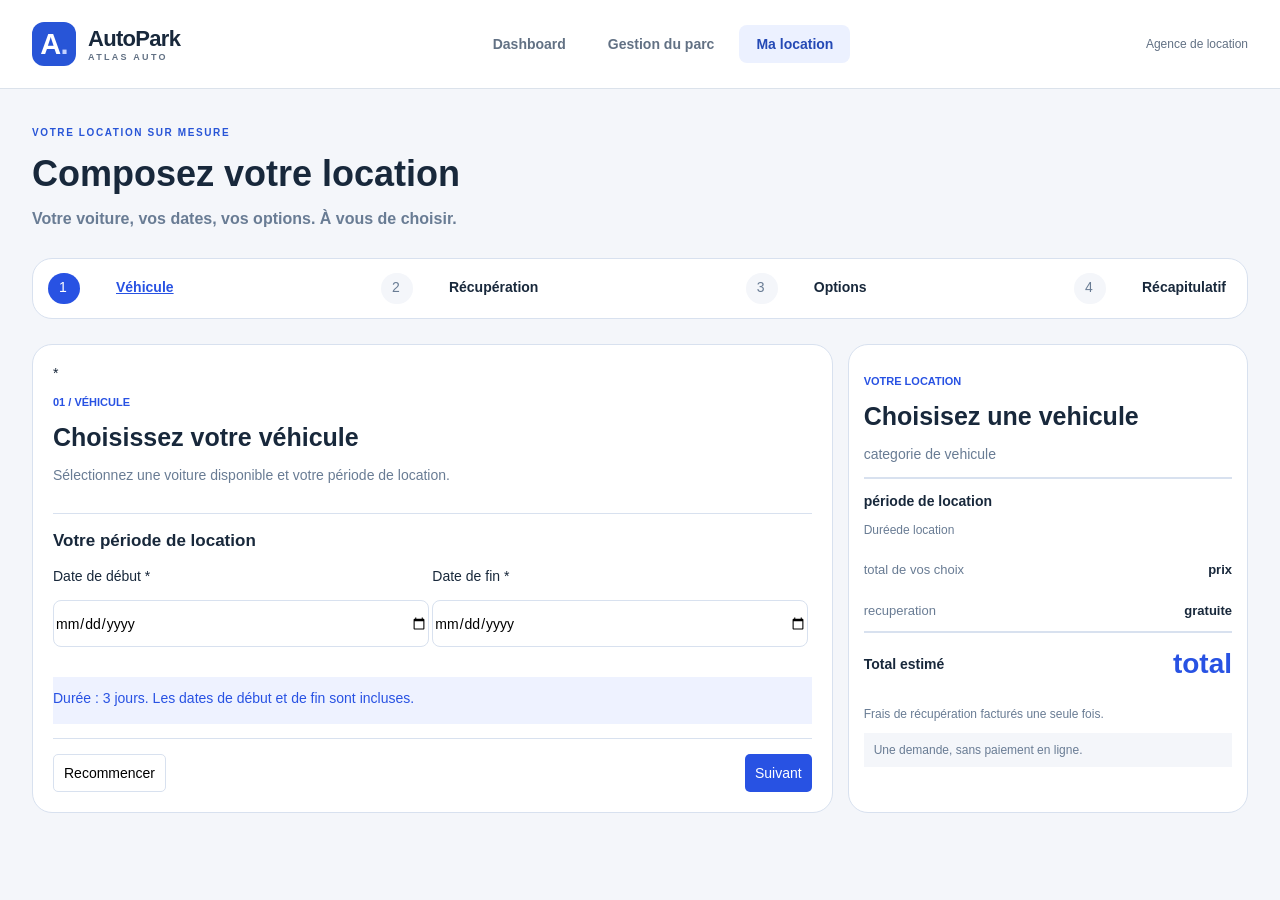
==== location.html @ 7addd8dd "complete first step" ====
<!DOCTYPE html>
<html lang="en">

<head>
    <meta charset="UTF-8">
    <meta name="viewport" content="width=device-width, initial-scale=1.0">
    <title>location</title>
    <link rel="stylesheet" href="css/location-style.css" />
    <script type="module" src="js/script.js"></script>
</head>

<body>
    <header class="site-header">
        <div class="container header-content">
            <a class="brand" href="voitures.html" aria-label="AutoPark — Gestion du parc">
                <span class="brand-mark" aria-hidden="true">A<span>.</span></span>
                <span>AutoPark<small>ATLAS AUTO</small></span>
            </a>
            <nav aria-label="Navigation principale">
                <!-- index.html est le dashboard à créer par l'apprenant. -->
                <a href="index.html">Dashboard</a>
                <a href="voitures.html">Gestion du parc</a>
                <a href="location.html" aria-current="page">Ma location</a>
            </nav>
            <span class="agency-label">Agence de location</span>
        </div>
    </header>
    <main class="container main-content">
        <section>
            <div>
                <h5 class="eyebrow">VOTRE LOCATION SUR MESURE</h5>
                <h2 class="title">Composez votre location</h2>
                <h6 class="subtitle">Votre voiture, vos dates, vos options. À vous de choisir.</h6>
            </div>
            <div class="suivi">
                <div class="etapes">
                    <p class="num curent-step-num" id="stepnum1">1</p>
                    <p class="name curent-step-name" id="stepname1">Véhicule</p>
                </div>
                <div class="etapes">
                    <p class="num" id="stepnum2">2</p>
                    <p class="name" id="stepname2">Récupération</p>
                </div>
                <div class="etapes">
                    <p class="num" id="stepnum3">3</p>
                    <p class="name" id="stepname3">Options</p>
                </div>
                <div class="etapes">
                    <p class="num" id="stepnum4">4</p>
                    <p class="name" id="stepname4">Récapitulatif</p>
                </div>
            </div>
        </section>
        <section class="selection">
            <div class="steps">
                <div class="choix-vehicule" id="etape1">*
                    <div>
                        <h6 class="up-title">01 / VÉHICULE</h6>
                        <h2 class="sub-title">Choisissez votre véhicule</h2>
                        <h5 class="thin">Sélectionnez une voiture disponible et votre période de location.</h5>
                    </div>
                    <form id="form1">
                        <div class="present-voitures" id="affichage">
                            <label for="voiture">
                                <div class="choix choisis">
                                    <div class="choix-top">
                                        <h6 class="car-categorie">Citadine</h6>
                                        <input type="radio" name="voiture" id="voiture" class="btn-choisis">
                                    </div>
                                    <h4 class="car-name">Dacia Sandero</h4>
                                    <h6 class="car-statut">Disponible</h6>
                                    <h4 class="car-price">250 MAD / jour</h4>
                                </div>
                            </label>
                            <label for="voiture1">
                                <div class="choix">
                                    <div class="choix-top">
                                        <h6 class="car-categorie">Citadine</h6>
                                        <input type="radio" name="voiture" id="voiture1">
                                    </div>
                                    <h4 class="car-name">Dacia Sandero</h4>
                                    <h6 class="car-statut">Disponible</h6>
                                    <h4 class="car-price">250 MAD / jour</h4>
                                </div>
                            </label>
                            <label for="voiture2">
                                <div class="choix">
                                    <div class="choix-top">
                                        <h6 class="car-categorie">Citadine</h6>
                                        <input type="radio" name="voiture" id="voiture2">
                                    </div>
                                    <h4 class="car-name">Dacia Sandero</h4>
                                    <h6 class="car-statut">Disponible</h6>
                                    <h4 class="car-price">250 MAD / jour</h4>
                                </div>
                            </label>
                        </div>
                        <p class="period">Votre période de location</p>
                        <div>
                            <div class="form">
                                <div>
                                    <label class="label">Date de début *</label><br><br>
                                    <input type="date" class="input" id="date-debut"><br><br>
                                </div>
                                <div>
                                    <label class="label">Date de fin *</label><br><br>
                                    <input type="date" class="input" id="date-fin">
                                </div>
                            </div>
                        </div>
                    </form>

                    <p class="alert">Durée : 3 jours. Les dates de début et de fin sont incluses.</p>
                    <div class="border"></div>
                    <div class="buttons">
                        <button class="reset-button" id="reset">Recommencer</button>
                        <button class="next-button" id="next1">Suivant</button>
                    </div>
                </div>
                
            </div>
            <div class="bill">
                <p class="up-title">VOTRE LOCATION</p>
                <p class="sub-title" id="vehicule">Choisisez une vehicule</p>
                <p class="thin" id="vehicule-cat">categorie de vehicule</p>
                <div class="line"></div>
                <p class="time" id="period">période de location</p>
                <p class="duration" id="duree">Duréede location</p>
                <div class="flex-it">
                    <p class="left">total de vos choix</p>
                    <p class="right" id="prix-vehicule">prix</p>
                </div>
                <div class="flex-it">
                    <p class="left">recuperation</p>
                    <p class="right">gratuite</p>
                </div>
                <div class="line"></div>
                <div class="flex-it">
                    <p class="total-left">Total estimé</p>
                    <p class="total-right" id="total">total</p>
                </div>
                <p class="warning">Frais de récupération facturés une seule fois.</p>
                <p class="warning back">Une demande, sans paiement en ligne.</p>
            </div>
        </section>
    </main>
</body>

</html>
---- css/location-style.css ----
:root {
  --page: #f4f6fa;
  --surface: #ffffff;
  --text: #18283b;
  --muted: #627184;
  --border: #dbe2eb;
  --primary: #2855d7;
  --primary-dark: #1e41a6;
  --radius: 14px;
}
* {
  box-sizing: border-box;
}
body {
  margin: 0;
  background: var(--page);
  color: var(--text);
  font-family: Arial, Helvetica, sans-serif;
  font-size: 14px;
}
button,
input,
select {
  font: inherit;
}
a {
  color: inherit;
}
button,
select {
  cursor: pointer;
}
button {
  border: 0;
}
[hidden] {
  display: none !important;
}
.container {
  width: min(1240px, calc(100% - 64px));
  margin: 0 auto;
}
.site-header {
  background: var(--surface);
  border-bottom: 1px solid var(--border);
}
.header-content {
  min-height: 88px;
  display: flex;
  align-items: center;
  justify-content: space-between;
  gap: 28px;
}
.brand {
  display: flex;
  gap: 12px;
  align-items: center;
  text-decoration: none;
  font-size: 22px;
  font-weight: 800;
  letter-spacing: -0.7px;
}
.brand-mark {
  display: flex;
  align-items: center;
  justify-content: center;
  width: 44px;
  height: 44px;
  border-radius: 12px;
  background: var(--primary);
  color: white;
  font-size: 29px;
}
.brand-mark span {
  color: #c4d2ff;
}
.brand small {
  display: block;
  color: var(--muted);
  font-size: 9px;
  letter-spacing: 2.3px;
}
nav {
  display: flex;
  gap: 8px;
}
nav a {
  padding: 11px 17px;
  border-radius: 8px;
  color: var(--muted);
  font-weight: 700;
  text-decoration: none;
}
nav a:hover {
  background: #f2f5fb;
  color: var(--text);
}
nav a[aria-current="page"] {
  background: #ecf1ff;
  color: #2449b5;
}
.agency-label {
  color: var(--muted);
  font-size: 12px;
}
.site-header {
  background: var(--surface);
  border-bottom: 1px solid var(--border);
}
.header-content {
  min-height: 88px;
  display: flex;
  align-items: center;
  justify-content: space-between;
  gap: 28px;
}
.brand {
  display: flex;
  gap: 12px;
  align-items: center;
  text-decoration: none;
  font-size: 22px;
  font-weight: 800;
  letter-spacing: -0.7px;
}
.brand-mark {
  display: flex;
  align-items: center;
  justify-content: center;
  width: 44px;
  height: 44px;
  border-radius: 12px;
  background: var(--primary);
  color: white;
  font-size: 29px;
}
.agency-label {
  color: var(--muted);
  font-size: 12px;
}
.eyebrow {
  margin: 0 0 6px;
  color: var(--primary);
  font-size: 10px;
  font-weight: 800;
  letter-spacing: 1.6px;
}
.title{
    font-size: 36px;
    margin-top: 15px;
    margin-bottom: 15px;
}
.subtitle{
    font-size: 16px;
    color: #697C94;
    margin-top: 15px;
    margin-bottom: 15px;
}
.main-content {
  padding-top: 38px;
  padding-bottom: 30px;
}
.suivi{
    margin-top: 30px;
    display: flex;
    justify-content: space-between;
    background-color: #FFFFFF;
    border-radius: 20px;
    border: 1px solid #D8E1EF;
}
.etapes{
    display: flex;
    margin-left: 15px;
    margin-right: 15px;
    gap: 25px;
}
.num{
    background-color: #F4F6FA;
    color: #697C94;
    border-radius: 30px;
    padding: 6px;
    width: 32px;
    height: 31px;
    justify-content:center;
    padding-left: 11px;
}
.name{  
    padding: 6px;
    padding-left: 11px;
    font-weight: 700;
}
.curent-step-num{
    background-color: #2852E3;
    color: #ffffff;
}
.curent-step-name{
    color: #2852E3;
    text-decoration: underline;
}
.selection{
    display: grid;
    grid-template-columns: 2fr 1fr;
    margin-top: 25px;
    gap: 15px;
}
.steps{
    gap: 50px;
}
.choix-vehicule{
    background-color: #ffffff;
    border: 1px solid #D8E1EF;
    border-radius: 20px;
    padding: 20px;
}
.up-title{
    font-size: 11px;
    font-weight: 700;
    color: #2852E3;
    margin-bottom: 15px;
    margin-top: 15px;
}
.sub-title{
    font-size: 25px;
    font-weight: 700;
    margin-bottom: 15px;
    margin-top: 15px;
}
.thin{
    font-size: 14px;
    font-weight: 400;
    color: #697C94;
    margin-bottom: 15px;
    margin-top: 15px;
}
.present-voitures{
    display: grid;
    grid-template-columns: 1fr 1fr 1fr;
    gap: 20px;
    justify-content: space-between;
    border-bottom: 1px solid #D8E1EF;
    padding-bottom: 15px;
}
.choix{
    border: 1px solid #D8E1EF;
    border-radius: 20px;
    width: 248px;
    height: 159px;
    padding: 10px;
}
.choisis{
    border: 3px solid #2852E3;
    border-radius: 20px;
    width: 248px;
    height: 159px;
    padding: 10px;
}
.choix-top{
    display: flex;
    justify-content: space-between;
    height: 35px;
}
.car-categorie{
    background-color: #EEF2FF;
    color: #2852E3;
    width: 90px;
    height: 30px;
    margin: 0px;
    padding-top: 10px;
    padding-left: 10px;
    border-radius: 20px;
}
.but{
    width: 18px;
    height: 18px;
    border-radius: 50px;
    margin-top: 6px;
}
.car-name{
    font-size: 16px;
    font-weight: 700;
    margin-top: 15px;
    margin-bottom: 15px;
}
.car-statut{
    color: #16835C;
    font-size: 12px;
    font-weight: 400;
    margin-top: 15px;
    margin-bottom: 15px;
}
.car-price{
    color: #2852E3;
    font-size: 16px;
    font-weight: 700;
    margin-top: 15px;
    margin-bottom: 15px;
}
.period{
    font-size: 17px;
    font-weight: 700    ;
}
.form{
    display: grid;
    grid-template-columns: 1fr 1fr;
}
.label{
    font-size: 14px;
    font-weight: 500;
}
.input{
    width: 376px;
    height: 47px;
    border-radius: 8px;
    border: 1px solid #D8E1EF;
}
.alert{
    background-color: #EEF2FF;
    color: #2852E3;
    height: 47px;
    padding-top: 13px;
}
.border{
    border-bottom: 1px solid #D8E1EF;
}
.buttons{
    display: flex;
    justify-content: space-between;
    margin-top: 15px;
}
.reset-button{
    background-color: #ffffff;
    padding: 10px;
    border-radius: 5px;
    border: 1px solid #D8E1EF;
}
.next-button{
    background-color: #2852E3;
    padding: 10px;
    border-radius: 5px;
    color: #ffffff;
}
.bill{
    border: 1px solid #D8E1EF;
    border-radius: 20px;
    background-color: #FFFFFF;
    padding: 15px;
    height: 469px;
}
.line{
    border: 1px solid #D8E1EF;
}
.time{
    font-size: 14px;
    font-weight: 700;
}
.duration{
    color: #697C94;
    font-size: 12px;
    font-weight: 400;
}
.flex-it{
    display: flex;
    justify-content: space-between;
}
.left{
    font-size: 13px;
    font-weight: 400;
    color: #697C94;
    align-items: center;
}
.right{
    font-size: 13px;
    font-weight: 700;

}
.total-left{
    font-size: 14px;
    font-weight: 700;
    margin-top: 15px;
    margin-bottom: 15px;
    align-self: center;
}
.total-right{
    font-size: 28px;
    font-weight: 700;
    color: #2852E3;
    margin-top: 15px;
    margin-bottom: 15px;
}
.warning{
    font-size: 12px;
    font-weight: 400;
    color: #697C94;
}
.back{
    background-color: #F4F6FA;
    padding: 10px;
}
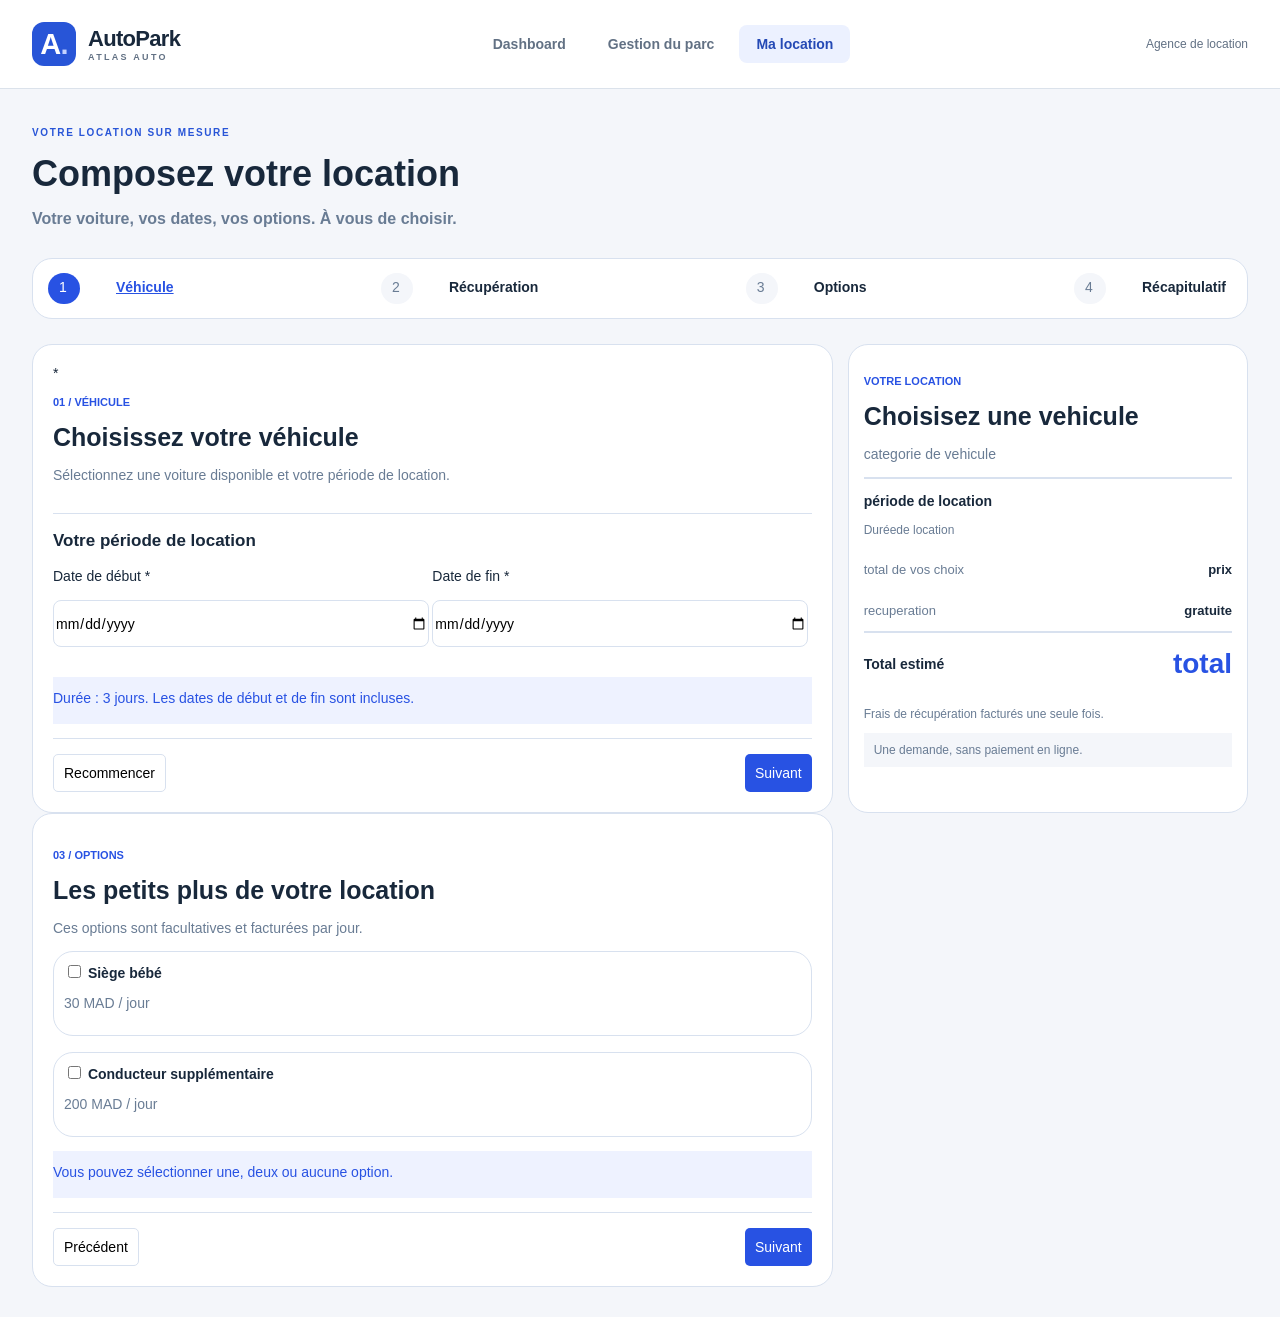
==== commit 99f97a21: "location third step completed" ====
--- a/location.html
+++ b/location.html
@@ -117,22 +117,119 @@
                         <button class="next-button" id="next1">Suivant</button>
                     </div>
                 </div>
-                
+                <div class="choix-vehicule" id="etape2" hidden>
+                    <div>
+                        <h6 class="up-title">02 / RÉCUPÉRATION</h6>
+                        <h2 class="sub-title">Où récupérer votre voiture ?</h2>
+                        <h5 class="thin">Choisissez le lieu qui vous convient.</h5>
+                    </div>
+                    <form id="form2">
+                        <div class="local" id="affichage2">
+                            <label for="local1">
+                                <div class="choix smaller">
+                                    <input type="radio" name="local" id="local1">
+                                    <p class="car-name">À l’agence</p>
+                                    <p class="car-price">Gratuit</p>
+                                </div>
+                            </label>
+                        </div>
+                        <p class="period">Informations de récupération</p>
+                        <div id="recup-input">
+                            <div id="agence" hidden>
+                                <label class="label">Heure de récupération *</label><br><br>
+                                <input type="time" class="input1" id="time-input">
+                            </div>
+                            <div id="aeroport" hidden>
+                                <label class="label">Aéroport *</label><br><br>
+                                <select id="port" class="input1">
+                                    <option value="">select Aéroport</option>
+                                    <option value="Casablanca">Casablanca — Centre-ville</option>
+                                    <option value="Rabat">Rabat — Agdal</option>
+                                    <option value="Marrakech">Marrakech — Guéliz</option>
+                                </select><br><br>
+                                <div>
+                                    <div>
+                                        <label class="label">Numéro du vol *</label><br><br>
+                                        <input type="text" class="input" id="vol">
+                                    </div>
+                                    <div>
+                                        <label class="label">Heure d’arrivée *</label><br><br>
+                                        <input type="time" name="" id="arival" class="input">
+                                    </div>
+                                </div>
+                            </div>
+                            <div id="adresse" hidden>
+                                <label for="" class="label">Ville *</label><br><br>
+                                <select name="" id="city" class="input1">
+                                    <option value="">choisir une ville</option>
+                                    <option value="Casablanca">Casablanca</option>
+                                    <option value="Rabat">Rabat</option>
+                                    <option value="Marrakech">Marrakech</option>
+                                </select><br><br>
+                                <label for="" class="label">Adresse complète *</label><br><br>
+                                <input type="text" class="input1" id="home"><br><br>
+                                <label for="" class="label">Heure de livraison *</label><br><br>
+                                <input type="time" class="input1" id="delivery">
+                            </div>
+                        </div>
+                    </form>
+                    <p class="alert">Le supplément de récupération est ajouté une seule fois au total.</p>
+                    <div class="border"></div>
+                    <div class="buttons">
+                        <button class="reset-button" id="return1">Précédent</button>
+                        <button class="next-button" id="next2">Suivant</button>
+                    </div>
+                </div>
+                <div class="choix-vehicule" id="etape3">
+                    <div>
+                        <h6 class="up-title">03 / OPTIONS</h6>
+                        <h2 class="sub-title">Les petits plus de votre location</h2>
+                        <h5 class="thin">Ces options sont facultatives et facturées par jour.</h5>
+                    </div>
+                    <form>
+                        <div class="spacing">
+                            <label>
+                                <div class="option" id="case1">
+                                    <input type="checkbox" id="option1">
+                                    <span class="option-name">Siège bébé</span>
+                                    <p class="option-desc">30 MAD / jour</p>
+                                </div>
+                            </label>
+                            <br>
+                            <label>
+                                <div class="option" id="case2">
+                                    <input type="checkbox" id="option2">
+                                    <span class="option-name">Conducteur supplémentaire</span>
+                                    <p class="option-desc">200 MAD / jour</p>
+                                </div>
+                            </label>
+                        </div>
+
+                    </form>
+                    <p class="alert">Vous pouvez sélectionner une, deux ou aucune option.</p>
+                    <div class="border"></div>
+                    <div class="buttons">
+                        <button class="reset-button" id="return2">Précédent</button>
+                        <button class="next-button" id="next3">Suivant</button>
+                    </div>
+                </div>
             </div>
             <div class="bill">
-                <p class="up-title">VOTRE LOCATION</p>
-                <p class="sub-title" id="vehicule">Choisisez une vehicule</p>
-                <p class="thin" id="vehicule-cat">categorie de vehicule</p>
-                <div class="line"></div>
-                <p class="time" id="period">période de location</p>
-                <p class="duration" id="duree">Duréede location</p>
-                <div class="flex-it">
-                    <p class="left">total de vos choix</p>
-                    <p class="right" id="prix-vehicule">prix</p>
-                </div>
-                <div class="flex-it">
-                    <p class="left">recuperation</p>
-                    <p class="right">gratuite</p>
+                <div id="bill-items">
+                    <p class="up-title">VOTRE LOCATION</p>
+                    <p class="sub-title" id="vehicule">Choisisez une vehicule</p>
+                    <p class="thin" id="vehicule-cat">categorie de vehicule</p>
+                    <div class="line"></div>
+                    <p class="time" id="period">période de location</p>
+                    <p class="duration" id="duree">Duréede location</p>
+                    <div class="flex-it">
+                        <p class="left">total de vos choix</p>
+                        <p class="right" id="prix-vehicule">prix</p>
+                    </div>
+                    <div class="flex-it">
+                        <p class="left">recuperation</p>
+                        <p class="right" id="prix-recuperation">gratuite</p>
+                    </div>
                 </div>
                 <div class="line"></div>
                 <div class="flex-it">
--- a/css/location-style.css
+++ b/css/location-style.css
@@ -396,3 +396,47 @@
     background-color: #F4F6FA;
     padding: 10px;
 }
+.smaller{
+    height: 115px;
+}
+.local{
+    display: flex;
+    justify-content: space-between;
+    border-bottom: 1px solid #D8E1EF;
+    padding-bottom: 15px;
+}
+.choisis1{
+    border: 3px solid #2852E3;
+    border-radius: 20px;
+    width: 248px;
+    height: 115px;  
+    padding: 10px;
+}
+.input1{
+    width: 768px;
+    height: 47px;
+    border-radius: 8px;
+    border: 1px solid #D8E1EF;
+}
+.option{
+    border: 1px solid #D8E1EF;
+    border-radius: 20px;
+    padding: 10px;
+}
+.spacing{
+    row-gap: 10px;
+}
+.option-name{
+    font-size: 14px;
+    font-weight: 700;
+}
+.option-desc{
+    font-size: 14px;
+    font-weight: 400;
+    color: #697C94;
+}
+.checked{
+    border: 2px solid #2852E3;
+    border-radius: 20px;
+    padding: 10px;
+}
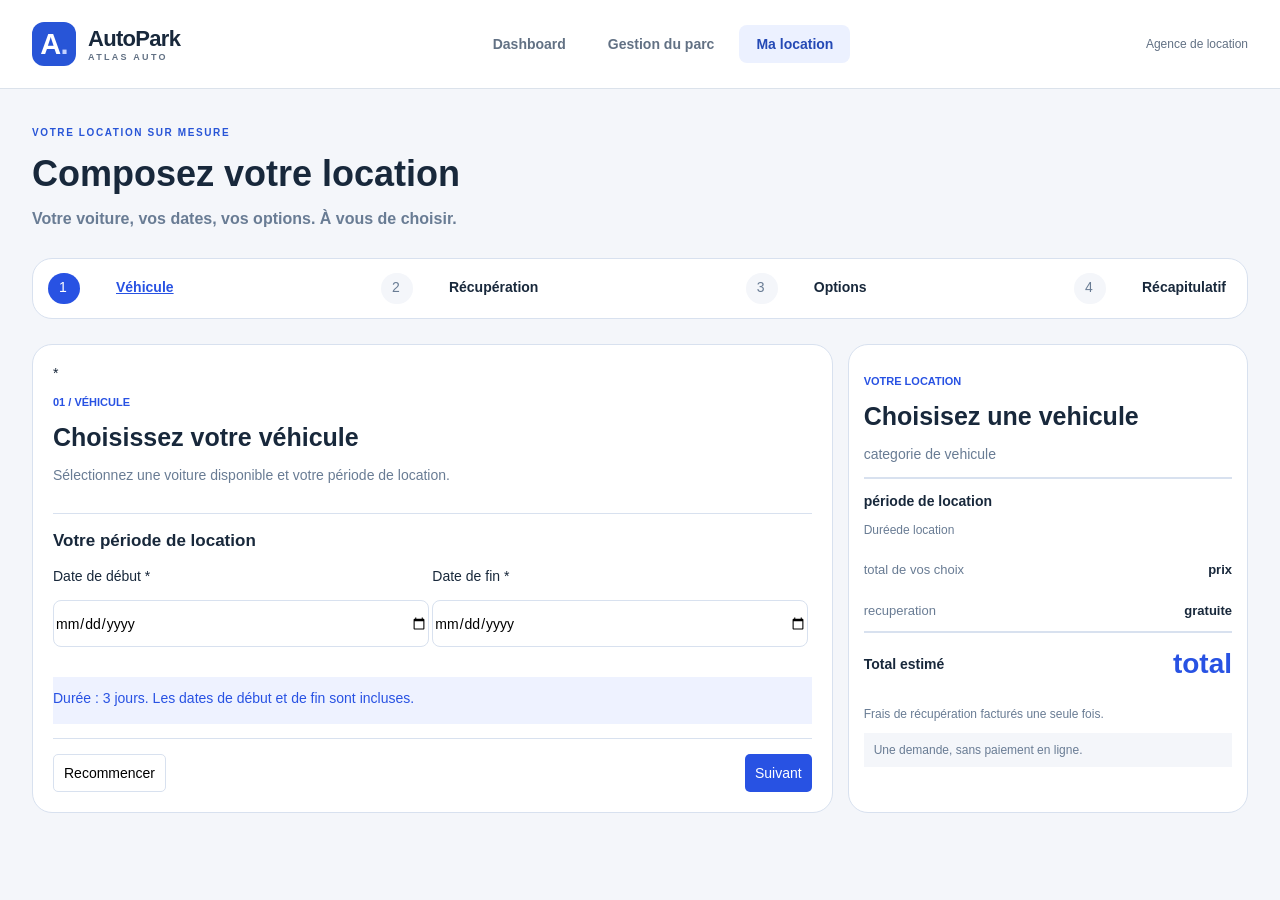
==== commit 597374e5: "forgot to add the hidden attribute to the third stage" ====
--- a/location.html
+++ b/location.html
@@ -180,7 +180,7 @@
                         <button class="next-button" id="next2">Suivant</button>
                     </div>
                 </div>
-                <div class="choix-vehicule" id="etape3">
+                <div class="choix-vehicule" id="etape3"hidden>
                     <div>
                         <h6 class="up-title">03 / OPTIONS</h6>
                         <h2 class="sub-title">Les petits plus de votre location</h2>
